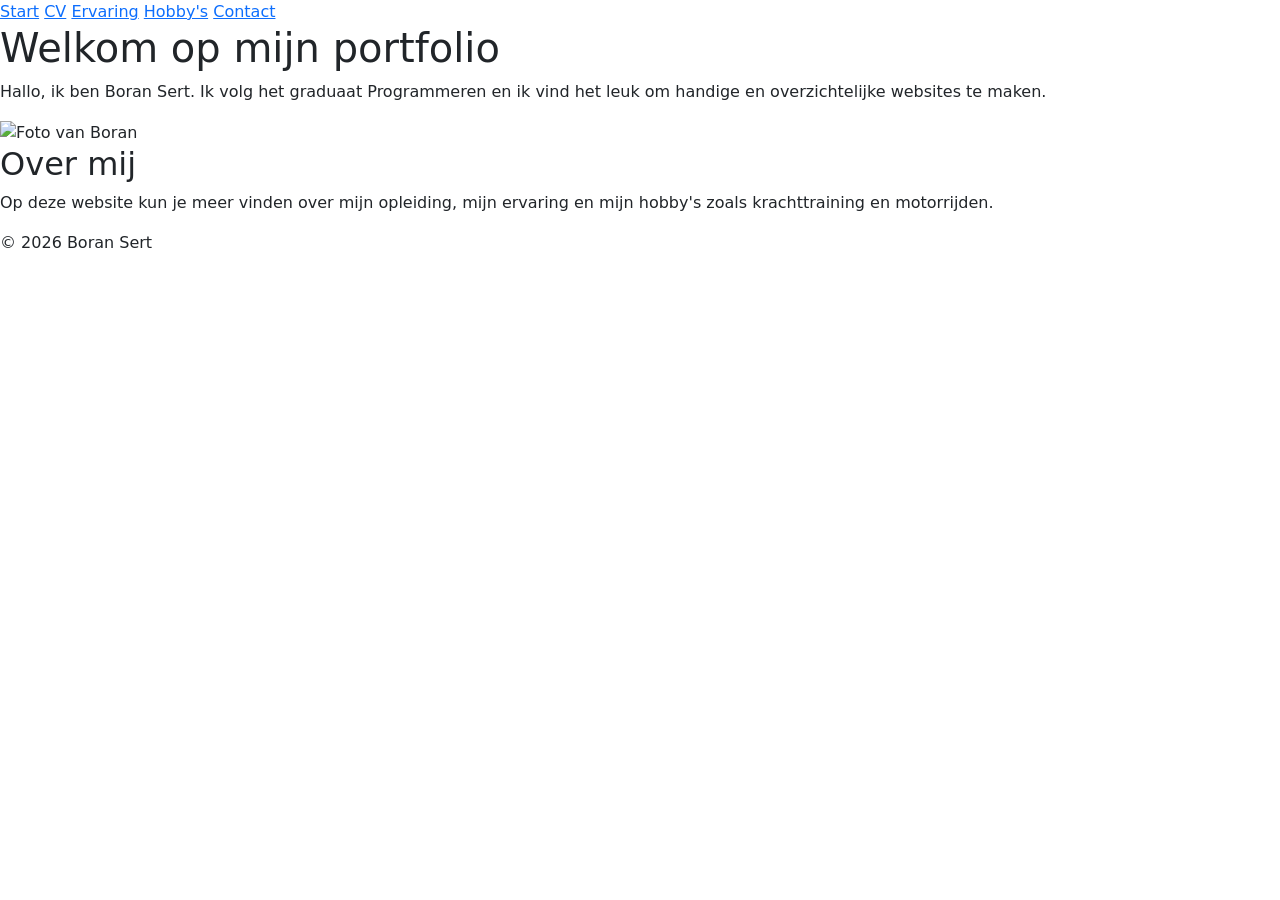
==== index.html @ 95f62788 "style.css momenteel verwijderd" ====
<!doctype html>
<html lang="en">
  <head>
    <meta charset="utf-8">
    <meta name="viewport" content="width=device-width, initial-scale=1">
    <title>Bootstrap demo</title>
    <link href="https://cdn.jsdelivr.net/npm/bootstrap@5.3.8/dist/css/bootstrap.min.css" rel="stylesheet" integrity="sha384-sRIl4kxILFvY47J16cr9ZwB07vP4J8+LH7qKQnuqkuIAvNWLzeN8tE5YBujZqJLB" crossorigin="anonymous">
  </head>
<body>

  <nav>
    <a href="index.html">Start</a>
    <a href="cv.html">CV</a>
    <a href="ervaring.html">Ervaring</a>
    <a href="hobby.html">Hobby's</a>
    <a href="contact.html">Contact</a>
  </nav>

  <h1>Welkom op mijn portfolio</h1>
  
  <p>Hallo, ik ben Boran Sert. Ik volg het graduaat Programmeren en ik vind het leuk om handige en overzichtelijke websites te maken.</p>

  <img src="images/CV.jpg" alt="Foto van Boran" class="profielfoto">

  <h2>Over mij</h2>
  <p>Op deze website kun je meer vinden over mijn opleiding, mijn ervaring en mijn hobby's zoals krachttraining en motorrijden.</p>

  <footer>
    <p>&copy; 2026 Boran Sert</p>
  </footer>

</body>
</html>
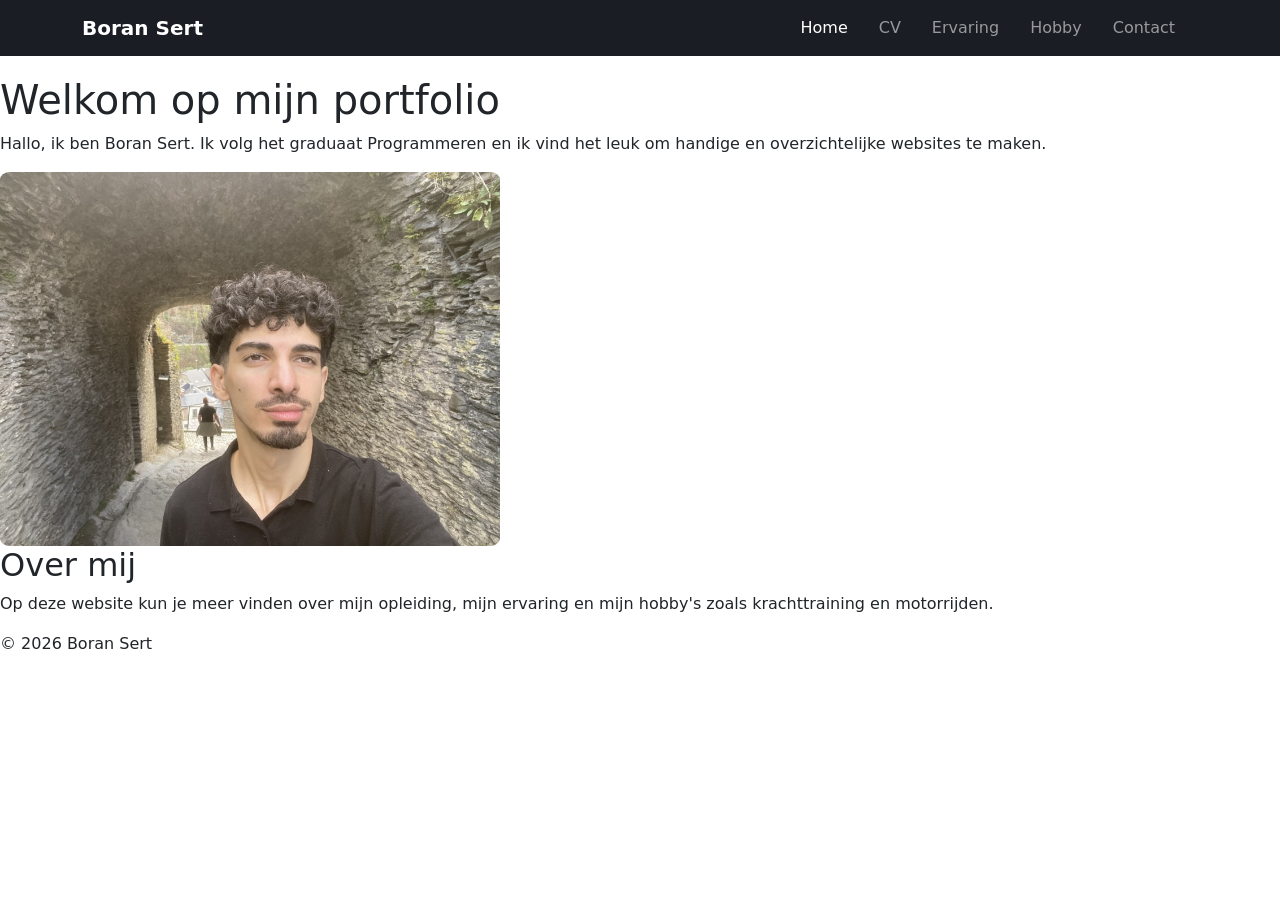
==== commit 34410ce3: "Navbar toegevoegd op elke pagina + foto's vergeten te zetten ook toegevoegd" ====
--- a/index.html
+++ b/index.html
@@ -4,16 +4,29 @@
     <meta charset="utf-8">
     <meta name="viewport" content="width=device-width, initial-scale=1">
     <title>Bootstrap demo</title>
+    <link rel="stylesheet" href="css/style.css">
     <link href="https://cdn.jsdelivr.net/npm/bootstrap@5.3.8/dist/css/bootstrap.min.css" rel="stylesheet" integrity="sha384-sRIl4kxILFvY47J16cr9ZwB07vP4J8+LH7qKQnuqkuIAvNWLzeN8tE5YBujZqJLB" crossorigin="anonymous">
   </head>
 <body>
 
-  <nav>
-    <a href="index.html">Start</a>
-    <a href="cv.html">CV</a>
-    <a href="ervaring.html">Ervaring</a>
-    <a href="hobby.html">Hobby's</a>
-    <a href="contact.html">Contact</a>
+  <nav class="navbar navbar-expand-lg navbar-dark">
+    <div class="container">
+      <a class="navbar-brand" href="index.html">Boran Sert</a>
+      <button class="navbar-toggler" type="button" data-bs-toggle="collapse"
+              data-bs-target="#hoofdmenu" aria-controls="hoofdmenu"
+              aria-expanded="false" aria-label="Menu openen">
+        <span class="navbar-toggler-icon"></span>
+      </button>
+      <div class="collapse navbar-collapse" id="hoofdmenu">
+        <ul class="navbar-nav ms-auto">
+          <li class="nav-item"><a class="nav-link active" aria-current="page" href="index.html">Home</a></li>
+          <li class="nav-item"><a class="nav-link" href="cv.html">CV</a></li>
+          <li class="nav-item"><a class="nav-link" href="ervaring.html">Ervaring</a></li>
+          <li class="nav-item"><a class="nav-link" href="hobby.html">Hobby</a></li>
+          <li class="nav-item"><a class="nav-link" href="contact.html">Contact</a></li>
+        </ul>
+      </div>
+    </div>
   </nav>
 
   <h1>Welkom op mijn portfolio</h1>
@@ -29,5 +42,6 @@
     <p>&copy; 2026 Boran Sert</p>
   </footer>
 
+   <script src="https://cdn.jsdelivr.net/npm/bootstrap@5.3.8/dist/js/bootstrap.bundle.min.js" integrity="sha384-FKyoEForCGlyvwx9Hj09JcYn3nv7wiPVlz7YYwJrWVcXK/BmnVDxM+D2scQbITxI" crossorigin="anonymous"></script>
 </body>
 </html>
--- a/css/style.css
+++ b/css/style.css
@@ -0,0 +1,106 @@
+body {
+  font-family: Arial, sans-serif;
+  margin: 20px;
+  background-color: #f2f2f2;
+  color: #333333;
+}
+
+/* Navigatiemenu */
+nav {
+  background-color: #1a1e24;
+  padding: 10px;
+  margin-bottom: 20px;
+}
+
+nav a {
+  color: white;
+  text-decoration: none;
+  margin-right: 15px;
+  font-weight: bold;
+}
+
+nav a:hover {
+  color: #00d2ff;
+}
+
+/* Kopteksten en paragrafen */
+h1 {
+  color: #1a1e24;
+}
+
+p {
+  line-height: 1.5;
+}
+
+
+
+.profielfoto {
+  width: 500px;
+  height: auto;
+  border-radius: 2%;
+}
+
+.foto-container {
+  display: flex;
+  gap: 20px;
+  margin: 20px 0;
+}
+
+
+.foto-container img {
+  width: 48%; 
+  height: auto;
+  object-fit: cover;
+  border-radius: 8px;
+}
+
+.foto-hobby {
+  display: flex;
+  gap: 20px;
+  align-items: center;
+}
+
+.hobby-img-1 {
+  width: 250px;
+  height: auto;
+  border-radius: 6px;
+  object-fit: cover;
+}
+
+.hobby-img-2 {
+  width: 300px;
+  height: auto;
+  border-radius: 6px;
+  object-fit: cover;
+}
+
+.hobby-img-3 {
+  width: 200px;
+  height: auto;
+  border-radius: 6px;
+  object-fit: cover;
+}
+
+table {
+  width: 100%;
+  border-collapse: collapse;
+  margin-top: 20px;
+  background-color: #ffffff;
+}
+
+th, td {
+  border: 1px solid #333333;
+  padding: 10px;
+  text-align: left;
+}
+
+th {
+  background-color: #1a1e24;
+  color: #ffffff;
+}
+
+caption {
+  font-style: italic;
+  margin-bottom: 5px;
+  text-align: left;
+}
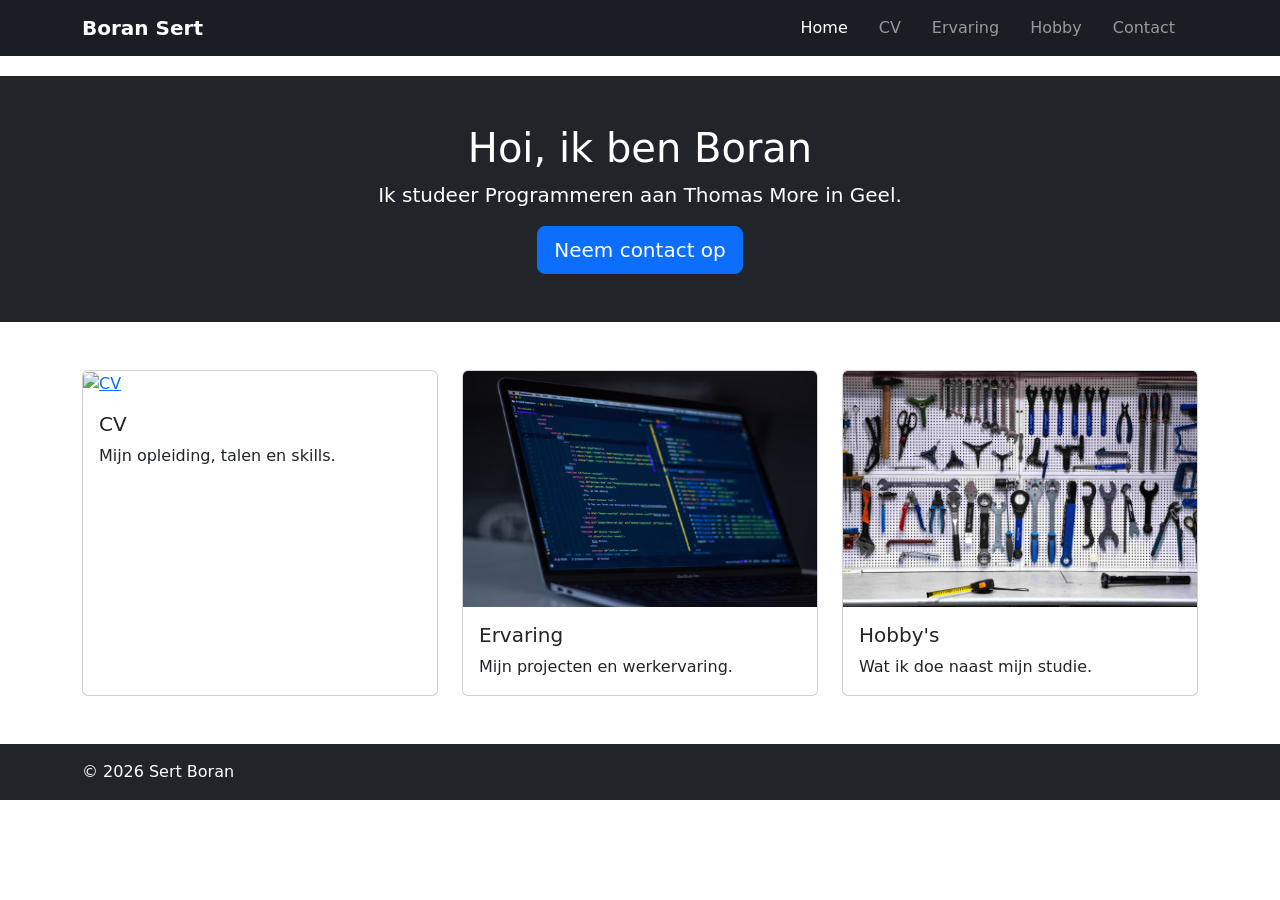
==== commit f2567385: "homepage aangepast en mooier gemaakt" ====
--- a/index.html
+++ b/index.html
@@ -29,17 +29,57 @@
     </div>
   </nav>
 
-  <h1>Welkom op mijn portfolio</h1>
-  
-  <p>Hallo, ik ben Boran Sert. Ik volg het graduaat Programmeren en ik vind het leuk om handige en overzichtelijke websites te maken.</p>
+  <div class="bg-dark text-white text-center py-5">
+    <h1>Hoi, ik ben Boran</h1>
+    <p class="lead">Ik studeer Programmeren aan Thomas More in Geel.</p>
+    <a href="contact.html" class="btn btn-primary btn-lg">Neem contact op</a>
+  </div>
 
-  <img src="images/CV.jpg" alt="Foto van Boran" class="profielfoto">
+  <!--ik gebruik hier cards van bootstrap en maak de website overzichtelijker beetje anders als de gekozen stijl in analyze ik probeer me aan te houden.-->
 
-  <h2>Over mij</h2>
-  <p>Op deze website kun je meer vinden over mijn opleiding, mijn ervaring en mijn hobby's zoals krachttraining en motorrijden.</p>
+  <div class="container my-5">
+    <div class="row row-cols-1 row-cols-md-3 g-4">
+      <div class="col">
+        <div class="card h-100">
+          <a href="cv.html"><img src="images/cv.jpg" class="card-img-top" alt="CV"></a>
+          <div class="card-body">
+            <h5 class="card-title">CV</h5>
+            <p class="card-text">Mijn opleiding, talen en skills.</p>
+          </div>
+        </div>
+      </div>
+      <div class="col">
+        <div class="card h-100">
+          <a href="ervaring.html"><img src="images/CV+.jpg" class="card-img-top" alt="Ervaring"></a>
+          <div class="card-body">
+            <h5 class="card-title">Ervaring</h5>
+            <p class="card-text">Mijn projecten en werkervaring.</p>
+          </div>
+        </div>
+      </div>
+      <div class="col">
+        <div class="card h-100">
+          <a href="hobby.html"><img src="images/Hobby1.jpg" class="card-img-top" alt="Hobby"></a>
+          <div class="card-body">
+            <h5 class="card-title">Hobby's</h5>
+            <p class="card-text">Wat ik doe naast mijn studie.</p>
+          </div>
+        </div>
+      </div>
+    </div>
+  </div>
 
-  <footer>
-    <p>&copy; 2026 Boran Sert</p>
+  <footer class="bg-dark text-white py-3">
+    <div class="container">
+      <div class="row">
+        <div class="col-6">&copy; 2026 Sert Boran</div>
+        <div class="col-6 text-end">
+          <a href="https://www.facebook.com/" class="text-white me-2"><i class="bi bi-facebook"></i></a>
+          <a href="https://www.instagram.com/" class="text-white me-2"><i class="bi bi-instagram"></i></a>
+          <a href="https://x.com/" class="text-white"><i class="bi bi-twitter-x"></i></a>
+        </div>
+      </div>
+    </div>
   </footer>
 
    <script src="https://cdn.jsdelivr.net/npm/bootstrap@5.3.8/dist/js/bootstrap.bundle.min.js" integrity="sha384-FKyoEForCGlyvwx9Hj09JcYn3nv7wiPVlz7YYwJrWVcXK/BmnVDxM+D2scQbITxI" crossorigin="anonymous"></script>
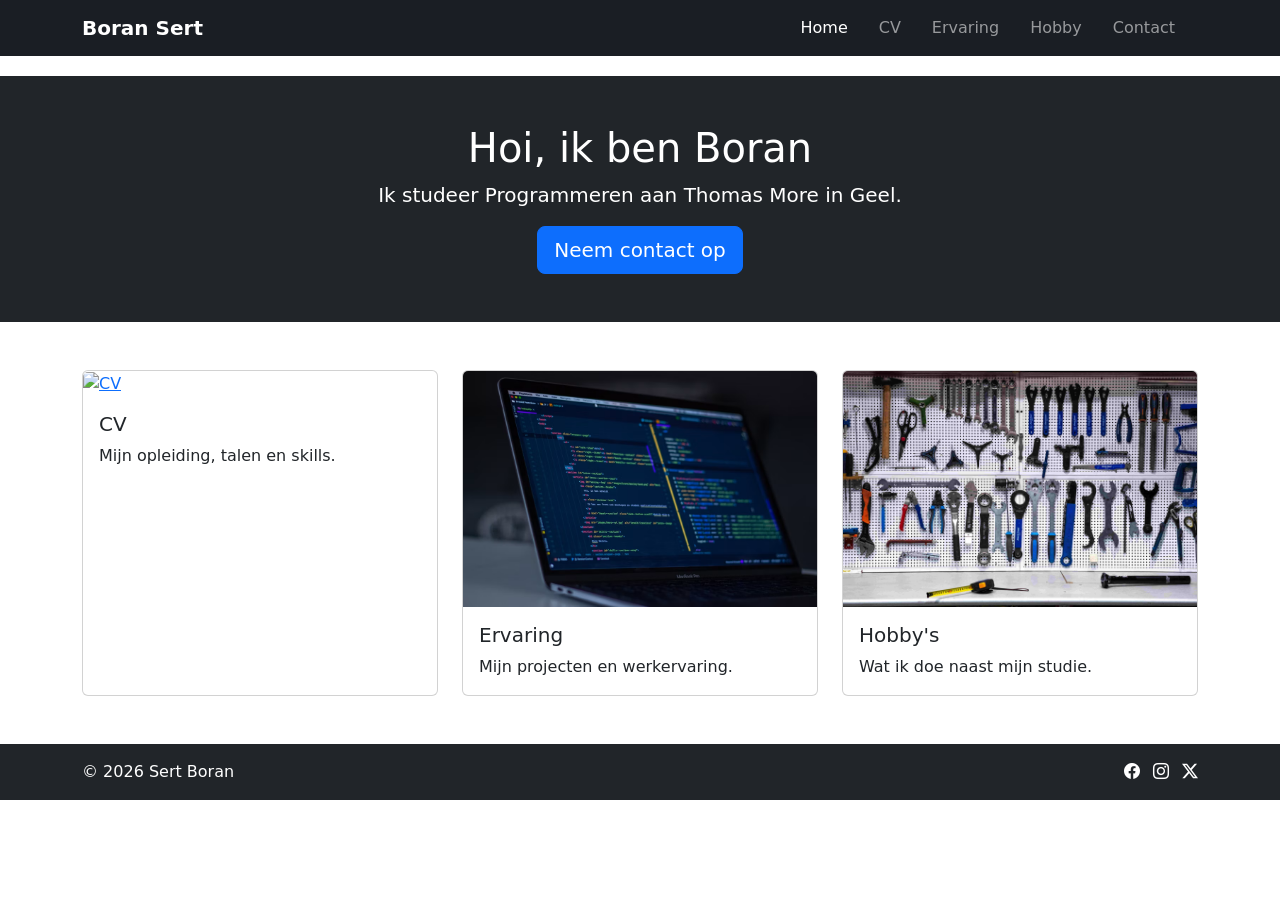
==== commit 75924c6c: "Pagina's aangepast met navbar, accordion, carousel, formulier + format gebruikt" ====
--- a/index.html
+++ b/index.html
@@ -1,87 +1,127 @@
 <!doctype html>
 <html lang="en">
   <head>
-    <meta charset="utf-8">
-    <meta name="viewport" content="width=device-width, initial-scale=1">
+    <meta charset="utf-8" />
+    <meta name="viewport" content="width=device-width, initial-scale=1" />
     <title>Bootstrap demo</title>
-    <link rel="stylesheet" href="css/style.css">
-    <link href="https://cdn.jsdelivr.net/npm/bootstrap@5.3.8/dist/css/bootstrap.min.css" rel="stylesheet" integrity="sha384-sRIl4kxILFvY47J16cr9ZwB07vP4J8+LH7qKQnuqkuIAvNWLzeN8tE5YBujZqJLB" crossorigin="anonymous">
+    <link rel="stylesheet" href="css/style.css" />
+    <link
+      href="https://cdn.jsdelivr.net/npm/bootstrap@5.3.8/dist/css/bootstrap.min.css"
+      rel="stylesheet"
+      integrity="sha384-sRIl4kxILFvY47J16cr9ZwB07vP4J8+LH7qKQnuqkuIAvNWLzeN8tE5YBujZqJLB"
+      crossorigin="anonymous"
+    />
+    <link
+      href="https://cdn.jsdelivr.net/npm/bootstrap-icons@1.11.3/font/bootstrap-icons.min.css"
+      rel="stylesheet"
+    />
   </head>
-<body>
+  <body>
+    <nav class="navbar navbar-expand-lg navbar-dark">
+      <div class="container">
+        <a class="navbar-brand" href="index.html">Boran Sert</a>
+        <button
+          class="navbar-toggler"
+          type="button"
+          data-bs-toggle="collapse"
+          data-bs-target="#hoofdmenu"
+          aria-controls="hoofdmenu"
+          aria-expanded="false"
+          aria-label="Menu openen"
+        >
+          <span class="navbar-toggler-icon"></span>
+        </button>
+        <div class="collapse navbar-collapse" id="hoofdmenu">
+          <ul class="navbar-nav ms-auto">
+            <li class="nav-item">
+              <a class="nav-link active" aria-current="page" href="index.html"
+                >Home</a
+              >
+            </li>
+            <li class="nav-item"><a class="nav-link" href="cv.html">CV</a></li>
+            <li class="nav-item">
+              <a class="nav-link" href="ervaring.html">Ervaring</a>
+            </li>
+            <li class="nav-item">
+              <a class="nav-link" href="hobby.html">Hobby</a>
+            </li>
+            <li class="nav-item">
+              <a class="nav-link" href="contact.html">Contact</a>
+            </li>
+          </ul>
+        </div>
+      </div>
+    </nav>
 
-  <nav class="navbar navbar-expand-lg navbar-dark">
-    <div class="container">
-      <a class="navbar-brand" href="index.html">Boran Sert</a>
-      <button class="navbar-toggler" type="button" data-bs-toggle="collapse"
-              data-bs-target="#hoofdmenu" aria-controls="hoofdmenu"
-              aria-expanded="false" aria-label="Menu openen">
-        <span class="navbar-toggler-icon"></span>
-      </button>
-      <div class="collapse navbar-collapse" id="hoofdmenu">
-        <ul class="navbar-nav ms-auto">
-          <li class="nav-item"><a class="nav-link active" aria-current="page" href="index.html">Home</a></li>
-          <li class="nav-item"><a class="nav-link" href="cv.html">CV</a></li>
-          <li class="nav-item"><a class="nav-link" href="ervaring.html">Ervaring</a></li>
-          <li class="nav-item"><a class="nav-link" href="hobby.html">Hobby</a></li>
-          <li class="nav-item"><a class="nav-link" href="contact.html">Contact</a></li>
-        </ul>
-      </div>
+    <div class="bg-dark text-white text-center py-5">
+      <h1>Hoi, ik ben Boran</h1>
+      <p class="lead">Ik studeer Programmeren aan Thomas More in Geel.</p>
+      <a href="contact.html" class="btn btn-primary btn-lg">Neem contact op</a>
     </div>
-  </nav>
 
-  <div class="bg-dark text-white text-center py-5">
-    <h1>Hoi, ik ben Boran</h1>
-    <p class="lead">Ik studeer Programmeren aan Thomas More in Geel.</p>
-    <a href="contact.html" class="btn btn-primary btn-lg">Neem contact op</a>
-  </div>
+    <!--ik gebruik hier cards van bootstrap en maak de website overzichtelijker beetje anders als de gekozen stijl in analyze ik probeer me aan te houden.-->
 
-  <!--ik gebruik hier cards van bootstrap en maak de website overzichtelijker beetje anders als de gekozen stijl in analyze ik probeer me aan te houden.-->
-
-  <div class="container my-5">
-    <div class="row row-cols-1 row-cols-md-3 g-4">
-      <div class="col">
-        <div class="card h-100">
-          <a href="cv.html"><img src="images/cv.jpg" class="card-img-top" alt="CV"></a>
-          <div class="card-body">
-            <h5 class="card-title">CV</h5>
-            <p class="card-text">Mijn opleiding, talen en skills.</p>
+    <div class="container my-5">
+      <div class="row row-cols-1 row-cols-md-3 g-4">
+        <div class="col">
+          <div class="card h-100">
+            <a href="cv.html"
+              ><img src="images/cv.jpg" class="card-img-top" alt="CV"
+            /></a>
+            <div class="card-body">
+              <h5 class="card-title">CV</h5>
+              <p class="card-text">Mijn opleiding, talen en skills.</p>
+            </div>
           </div>
         </div>
-      </div>
-      <div class="col">
-        <div class="card h-100">
-          <a href="ervaring.html"><img src="images/CV+.jpg" class="card-img-top" alt="Ervaring"></a>
-          <div class="card-body">
-            <h5 class="card-title">Ervaring</h5>
-            <p class="card-text">Mijn projecten en werkervaring.</p>
+        <div class="col">
+          <div class="card h-100">
+            <a href="ervaring.html"
+              ><img src="images/CV+.jpg" class="card-img-top" alt="Ervaring"
+            /></a>
+            <div class="card-body">
+              <h5 class="card-title">Ervaring</h5>
+              <p class="card-text">Mijn projecten en werkervaring.</p>
+            </div>
           </div>
         </div>
-      </div>
-      <div class="col">
-        <div class="card h-100">
-          <a href="hobby.html"><img src="images/Hobby1.jpg" class="card-img-top" alt="Hobby"></a>
-          <div class="card-body">
-            <h5 class="card-title">Hobby's</h5>
-            <p class="card-text">Wat ik doe naast mijn studie.</p>
+        <div class="col">
+          <div class="card h-100">
+            <a href="hobby.html"
+              ><img src="images/Hobby1.jpg" class="card-img-top" alt="Hobby"
+            /></a>
+            <div class="card-body">
+              <h5 class="card-title">Hobby's</h5>
+              <p class="card-text">Wat ik doe naast mijn studie.</p>
+            </div>
           </div>
         </div>
       </div>
     </div>
-  </div>
 
-  <footer class="bg-dark text-white py-3">
-    <div class="container">
-      <div class="row">
-        <div class="col-6">&copy; 2026 Sert Boran</div>
-        <div class="col-6 text-end">
-          <a href="https://www.facebook.com/" class="text-white me-2"><i class="bi bi-facebook"></i></a>
-          <a href="https://www.instagram.com/" class="text-white me-2"><i class="bi bi-instagram"></i></a>
-          <a href="https://x.com/" class="text-white"><i class="bi bi-twitter-x"></i></a>
+    <footer class="bg-dark text-white py-3">
+      <div class="container">
+        <div class="row">
+          <div class="col-6">&copy; 2026 Sert Boran</div>
+          <div class="col-6 text-end">
+            <a href="https://www.facebook.com/" class="text-white me-2"
+              ><i class="bi bi-facebook"></i
+            ></a>
+            <a href="https://www.instagram.com/" class="text-white me-2"
+              ><i class="bi bi-instagram"></i
+            ></a>
+            <a href="https://x.com/" class="text-white"
+              ><i class="bi bi-twitter-x"></i
+            ></a>
+          </div>
         </div>
       </div>
-    </div>
-  </footer>
+    </footer>
 
-   <script src="https://cdn.jsdelivr.net/npm/bootstrap@5.3.8/dist/js/bootstrap.bundle.min.js" integrity="sha384-FKyoEForCGlyvwx9Hj09JcYn3nv7wiPVlz7YYwJrWVcXK/BmnVDxM+D2scQbITxI" crossorigin="anonymous"></script>
-</body>
-</html>+    <script
+      src="https://cdn.jsdelivr.net/npm/bootstrap@5.3.8/dist/js/bootstrap.bundle.min.js"
+      integrity="sha384-FKyoEForCGlyvwx9Hj09JcYn3nv7wiPVlz7YYwJrWVcXK/BmnVDxM+D2scQbITxI"
+      crossorigin="anonymous"
+    ></script>
+  </body>
+</html>
--- a/css/style.css
+++ b/css/style.css
@@ -104,3 +104,10 @@
   margin-bottom: 5px;
   text-align: left;
 }
+
+
+.carousel-item img {
+  height: 420px;
+  object-fit: cover;
+  object-position: center;
+}
